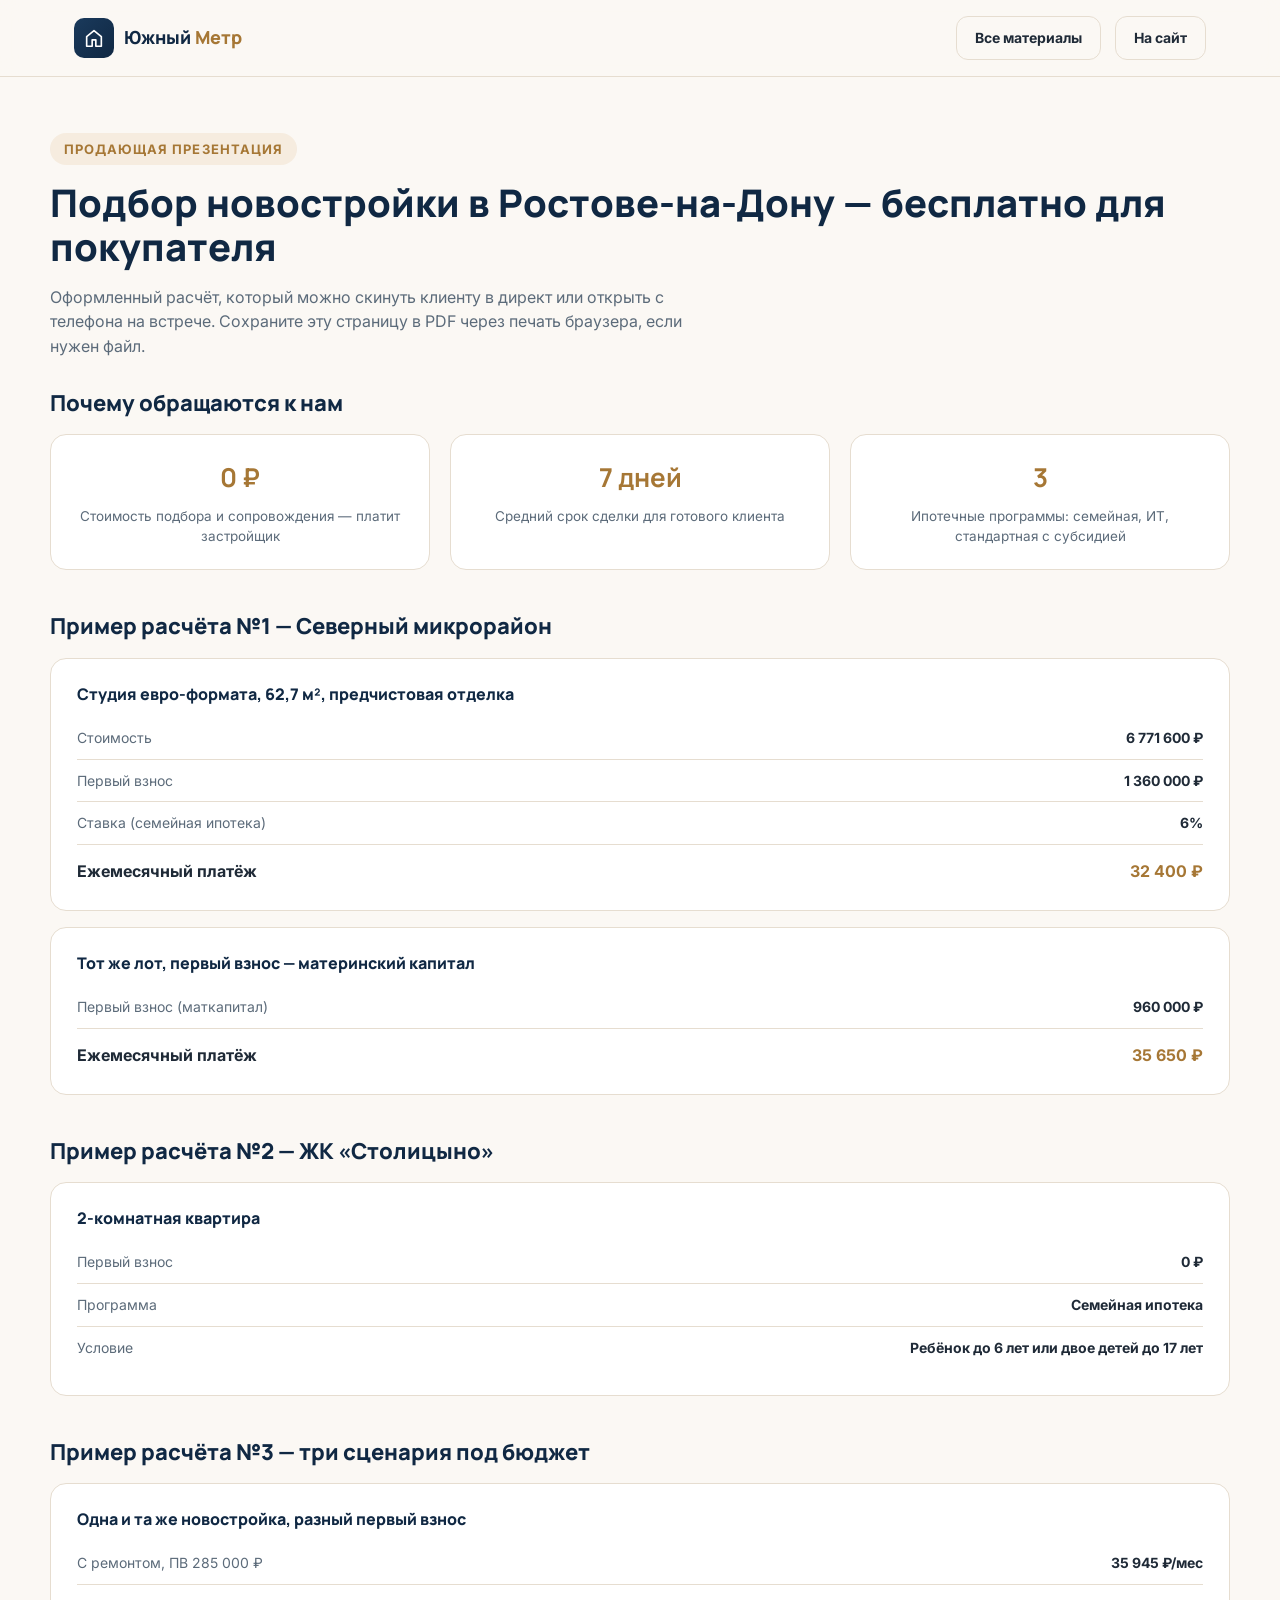
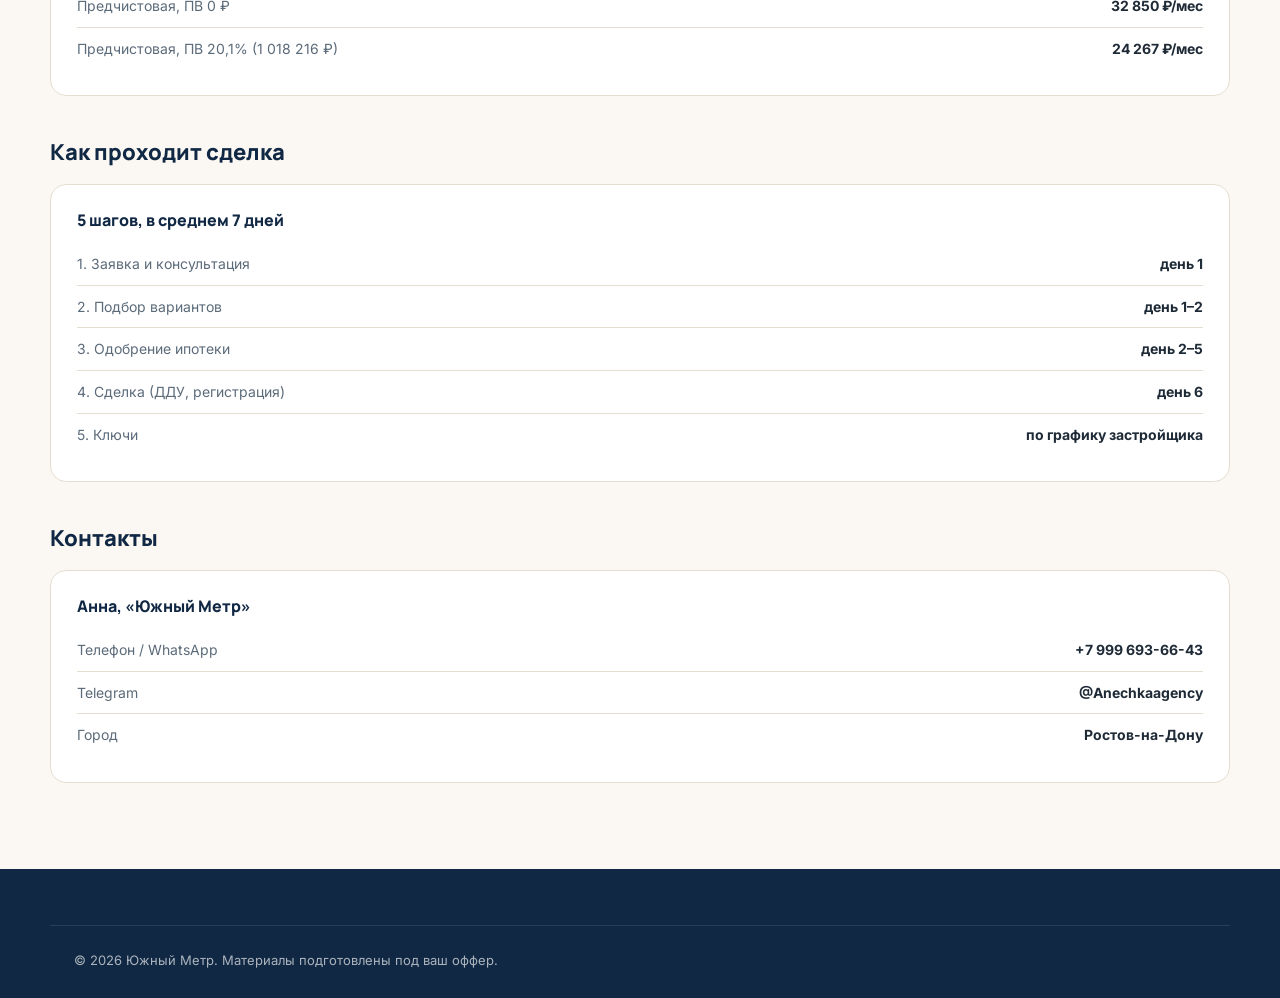
==== presentation.html @ 2aa6ea54 "add: sales scripts, presentation, outreach materials" ====
<!DOCTYPE html>
<html lang="ru">
<head>
<meta charset="UTF-8">
<meta name="viewport" content="width=device-width, initial-scale=1.0">
<title>Презентация — Южный Метр</title>
<link rel="preconnect" href="https://fonts.googleapis.com">
<link rel="preconnect" href="https://fonts.gstatic.com" crossorigin>
<link href="https://fonts.googleapis.com/css2?family=Inter:wght@400;500;600;700;800&family=Manrope:wght@500;600;700;800&display=swap" rel="stylesheet">
<link rel="stylesheet" href="styles.css">
</head>
<body>

<header class="doc-header">
  <div class="container doc-bar">
    <a href="index.html" class="logo">
      <span class="logo__mark"><svg width="22" height="22" viewBox="0 0 24 24" fill="none"><path d="M4 21V10.5L12 4L20 10.5V21H14V14H10V21H4Z" stroke="#fff" stroke-width="1.8" stroke-linejoin="round"/></svg></span>
      <span class="logo__text">Южный <span>Метр</span></span>
    </a>
    <div class="doc-bar__actions">
      <a href="materials.html" class="btn btn--ghost btn--sm">Все материалы</a>
      <a href="index.html" class="btn btn--ghost btn--sm">На сайт</a>
    </div>
  </div>
</header>

<main class="container doc-hero">
  <span class="section__tag">Продающая презентация</span>
  <h1>Подбор новостройки в Ростове-на-Дону — бесплатно для покупателя</h1>
  <p>Оформленный расчёт, который можно скинуть клиенту в директ или открыть с телефона на встрече. Сохраните эту страницу в PDF через печать браузера, если нужен файл.</p>
</main>

<section class="container doc-section">
  <h2>Почему обращаются к нам</h2>
  <div class="usp-grid">
    <div class="usp"><span class="usp__num">0 ₽</span><p>Стоимость подбора и сопровождения — платит застройщик</p></div>
    <div class="usp"><span class="usp__num">7 дней</span><p>Средний срок сделки для готового клиента</p></div>
    <div class="usp"><span class="usp__num">3</span><p>Ипотечные программы: семейная, ИТ, стандартная с субсидией</p></div>
  </div>

  <h2>Пример расчёта №1 — Северный микрорайон</h2>
  <div class="calc-box">
    <h3>Студия евро-формата, 62,7 м², предчистовая отделка</h3>
    <div class="calc-row"><span>Стоимость</span><b>6 771 600 ₽</b></div>
    <div class="calc-row"><span>Первый взнос</span><b>1 360 000 ₽</b></div>
    <div class="calc-row"><span>Ставка (семейная ипотека)</span><b>6%</b></div>
    <div class="calc-total"><span>Ежемесячный платёж</span><b>32 400 ₽</b></div>
  </div>
  <div class="calc-box">
    <h3>Тот же лот, первый взнос — материнский капитал</h3>
    <div class="calc-row"><span>Первый взнос (маткапитал)</span><b>960 000 ₽</b></div>
    <div class="calc-total"><span>Ежемесячный платёж</span><b>35 650 ₽</b></div>
  </div>

  <h2>Пример расчёта №2 — ЖК «Столицыно»</h2>
  <div class="calc-box">
    <h3>2-комнатная квартира</h3>
    <div class="calc-row"><span>Первый взнос</span><b>0 ₽</b></div>
    <div class="calc-row"><span>Программа</span><b>Семейная ипотека</b></div>
    <div class="calc-row"><span>Условие</span><b>Ребёнок до 6 лет или двое детей до 17 лет</b></div>
  </div>

  <h2>Пример расчёта №3 — три сценария под бюджет</h2>
  <div class="calc-box">
    <h3>Одна и та же новостройка, разный первый взнос</h3>
    <div class="calc-row"><span>С ремонтом, ПВ 285 000 ₽</span><b>35 945 ₽/мес</b></div>
    <div class="calc-row"><span>Предчистовая, ПВ 0 ₽</span><b>32 850 ₽/мес</b></div>
    <div class="calc-row"><span>Предчистовая, ПВ 20,1% (1 018 216 ₽)</span><b>24 267 ₽/мес</b></div>
  </div>

  <h2>Как проходит сделка</h2>
  <div class="calc-box">
    <h3>5 шагов, в среднем 7 дней</h3>
    <div class="calc-row"><span>1. Заявка и консультация</span><b>день 1</b></div>
    <div class="calc-row"><span>2. Подбор вариантов</span><b>день 1–2</b></div>
    <div class="calc-row"><span>3. Одобрение ипотеки</span><b>день 2–5</b></div>
    <div class="calc-row"><span>4. Сделка (ДДУ, регистрация)</span><b>день 6</b></div>
    <div class="calc-row"><span>5. Ключи</span><b>по графику застройщика</b></div>
  </div>

  <h2>Контакты</h2>
  <div class="calc-box">
    <h3>Анна, «Южный Метр»</h3>
    <div class="calc-row"><span>Телефон / WhatsApp</span><b>+7 999 693-66-43</b></div>
    <div class="calc-row"><span>Telegram</span><b>@Anechkaagency</b></div>
    <div class="calc-row"><span>Город</span><b>Ростов-на-Дону</b></div>
  </div>
</section>

<footer class="footer">
  <div class="container footer__bottom">
    <span>© <span id="year"></span> Южный Метр. Материалы подготовлены под ваш оффер.</span>
  </div>
</footer>

<script>document.getElementById('year').textContent = new Date().getFullYear();</script>
</body>
</html>
---- styles.css ----
:root {
  --clr-bg: #fbf8f4;
  --clr-bg-alt: #f3ede4;
  --clr-surface: #ffffff;
  --clr-navy: #1a3a5c;
  --clr-navy-dark: #102843;
  --clr-gold: #c9974a;
  --clr-gold-dark: #a67735;
  --clr-text: #1f2a37;
  --clr-text-muted: #5c6b7a;
  --clr-border: #e6ddd0;
  --radius: 16px;
  --shadow: 0 12px 32px rgba(26, 58, 92, 0.08);
  --font-head: 'Manrope', sans-serif;
  --font-body: 'Inter', sans-serif;
}

* { box-sizing: border-box; margin: 0; padding: 0; }
html { scroll-behavior: smooth; }
body {
  font-family: var(--font-body);
  background: var(--clr-bg);
  color: var(--clr-text);
  line-height: 1.55;
  -webkit-font-smoothing: antialiased;
}
img { max-width: 100%; display: block; }
a { color: inherit; text-decoration: none; }
ul { list-style: none; }
h1, h2, h3, h4 { font-family: var(--font-head); font-weight: 800; color: var(--clr-navy-dark); line-height: 1.15; }
.container { max-width: 1180px; margin: 0 auto; padding: 0 24px; }
section { padding: 96px 0; }
.section__tag {
  display: inline-block;
  font-size: 13px;
  font-weight: 700;
  letter-spacing: 0.08em;
  text-transform: uppercase;
  color: var(--clr-gold-dark);
  background: rgba(201, 151, 74, 0.12);
  padding: 6px 14px;
  border-radius: 999px;
  margin-bottom: 16px;
}
.section__head { max-width: 640px; margin-bottom: 56px; }
.section__head h2 { font-size: clamp(28px, 3.4vw, 40px); margin-bottom: 14px; }
.section__head p { color: var(--clr-text-muted); font-size: 17px; }
.btn {
  display: inline-flex;
  align-items: center;
  justify-content: center;
  gap: 8px;
  padding: 15px 30px;
  border-radius: 12px;
  font-weight: 700;
  font-size: 15px;
  cursor: pointer;
  border: none;
  transition: transform 0.15s ease, box-shadow 0.15s ease, background 0.15s ease;
  white-space: nowrap;
}
.btn--primary { background: var(--clr-gold); color: #fff; box-shadow: 0 10px 24px rgba(201, 151, 74, 0.35); }
.btn--primary:hover { background: var(--clr-gold-dark); transform: translateY(-2px); }
.btn--outline { background: transparent; color: var(--clr-navy); border: 1.5px solid var(--clr-navy); }
.btn--outline:hover { background: var(--clr-navy); color: #fff; }
.btn--block { width: 100%; }
.btn--ghost { background: transparent; border: 1.5px solid var(--clr-border); color: var(--clr-text); }
.btn--ghost:hover { border-color: var(--clr-gold); }
.btn--sm { padding: 10px 18px; font-size: 14px; }

/* ===== HEADER ===== */
.header {
  position: sticky;
  top: 0;
  z-index: 100;
  background: rgba(251, 248, 244, 0.9);
  backdrop-filter: blur(10px);
  border-bottom: 1px solid transparent;
  transition: border-color 0.2s ease, box-shadow 0.2s ease;
}
.header.scrolled { border-color: var(--clr-border); box-shadow: 0 4px 20px rgba(26,58,92,0.06); }
.header__inner {
  display: flex;
  align-items: center;
  justify-content: space-between;
  gap: 24px;
  min-width: 0;
  padding: 16px 0;
}
.logo { display: flex; align-items: center; gap: 10px; flex-shrink: 0; }
.logo__mark {
  width: 40px; height: 40px; border-radius: 10px;
  background: linear-gradient(135deg, var(--clr-navy), var(--clr-navy-dark));
  display: flex; align-items: center; justify-content: center;
  flex-shrink: 0;
}
.logo__text { font-family: var(--font-head); font-weight: 800; font-size: 18px; color: var(--clr-navy-dark); }
.logo__text span { color: var(--clr-gold-dark); }
.nav { display: flex; align-items: center; gap: 28px; }
.nav a { font-size: 15px; font-weight: 600; color: var(--clr-text); white-space: nowrap; transition: color 0.15s; }
.nav a:hover { color: var(--clr-gold-dark); }
.header__actions { display: flex; align-items: center; gap: 18px; flex-shrink: 0; }
.header__phone { display: flex; align-items: center; gap: 8px; font-weight: 700; font-size: 15px; color: var(--clr-navy-dark); white-space: nowrap; }
.burger {
  display: none; flex-direction: column; justify-content: center; gap: 5px;
  width: 40px; height: 40px; border: none; background: transparent; cursor: pointer; flex-shrink: 0;
}
.burger span { width: 22px; height: 2px; background: var(--clr-navy-dark); transition: 0.2s; }
.burger.is-open span:nth-child(1) { transform: translateY(7px) rotate(45deg); }
.burger.is-open span:nth-child(2) { opacity: 0; }
.burger.is-open span:nth-child(3) { transform: translateY(-7px) rotate(-45deg); }

/* ===== HERO ===== */
.hero { padding: 72px 0 96px; overflow: hidden; }
.hero__inner { display: grid; grid-template-columns: 1.05fr 0.95fr; gap: 56px; align-items: center; }
.hero__badge {
  display: inline-flex; align-items: center; gap: 8px;
  background: var(--clr-surface); border: 1px solid var(--clr-border);
  padding: 8px 16px; border-radius: 999px; font-size: 13px; font-weight: 700;
  color: var(--clr-navy); margin-bottom: 24px; box-shadow: var(--shadow);
}
.hero h1 { font-size: clamp(34px, 4.6vw, 56px); margin-bottom: 20px; }
.hero h1 em { font-style: normal; color: var(--clr-gold-dark); }
.hero p.lead { font-size: 18px; color: var(--clr-text-muted); margin-bottom: 32px; max-width: 520px; }
.hero__ctas { display: flex; gap: 14px; margin-bottom: 44px; flex-wrap: wrap; }
.hero__stats { display: grid; grid-template-columns: repeat(4, auto); gap: 28px; }
.hero__stat b { display: block; font-family: var(--font-head); font-size: 28px; font-weight: 800; color: var(--clr-navy-dark); }
.hero__stat span { font-size: 13px; color: var(--clr-text-muted); }
.hero__card {
  background: var(--clr-surface); border-radius: 24px; box-shadow: var(--shadow);
  overflow: hidden; border: 1px solid var(--clr-border);
}
.hero__card img { width: 100%; height: 280px; object-fit: cover; }
.hero__card-body { padding: 24px; }
.hero__card-row { display: flex; justify-content: space-between; align-items: center; margin-bottom: 12px; }
.hero__card-row:last-child { margin-bottom: 0; }
.hero__card-row .label { font-size: 13px; color: var(--clr-text-muted); }
.hero__card-row .value { font-weight: 700; color: var(--clr-navy-dark); }
.hero__card-tag {
  display: inline-block; background: rgba(201,151,74,0.14); color: var(--clr-gold-dark);
  font-size: 12px; font-weight: 700; padding: 4px 10px; border-radius: 999px; margin-bottom: 10px;
}

/* ===== ADVANTAGES ===== */
.adv-grid { display: grid; grid-template-columns: repeat(3, 1fr); gap: 24px; }
.adv {
  background: var(--clr-surface); border: 1px solid var(--clr-border); border-radius: var(--radius);
  padding: 32px 28px; opacity: 0; transform: translateY(16px); transition: opacity 0.5s ease, transform 0.5s ease;
}
.adv.is-visible { opacity: 1; transform: none; }
.adv__icon {
  width: 52px; height: 52px; border-radius: 14px; background: rgba(26,58,92,0.08);
  display: flex; align-items: center; justify-content: center; margin-bottom: 18px;
}
.adv h3 { font-size: 19px; margin-bottom: 10px; }
.adv p { color: var(--clr-text-muted); font-size: 15px; }

/* ===== SERVICES ===== */
.srv-grid { display: grid; grid-template-columns: repeat(3, 1fr); gap: 24px; }
.srv {
  background: var(--clr-bg-alt); border-radius: var(--radius); padding: 30px 26px;
  opacity: 0; transform: translateY(16px); transition: opacity 0.5s ease, transform 0.5s ease;
  border: 1px solid transparent;
}
.srv.is-visible { opacity: 1; transform: none; }
.srv:hover { border-color: var(--clr-gold); background: var(--clr-surface); box-shadow: var(--shadow); }
.srv__icon { width: 46px; height: 46px; border-radius: 12px; background: var(--clr-navy-dark); display: flex; align-items: center; justify-content: center; margin-bottom: 16px; }
.srv h3 { font-size: 18px; margin-bottom: 8px; }
.srv p { color: var(--clr-text-muted); font-size: 14.5px; margin-bottom: 14px; }
.srv__price { font-weight: 700; color: var(--clr-gold-dark); font-size: 14px; }

/* ===== CALC / EXAMPLES ===== */
.calc-grid { display: grid; grid-template-columns: repeat(3, 1fr); gap: 24px; }
.calc {
  background: var(--clr-surface); border: 1px solid var(--clr-border); border-radius: var(--radius);
  overflow: hidden; opacity: 0; transform: translateY(16px); transition: opacity 0.5s ease, transform 0.5s ease;
}
.calc.is-visible { opacity: 1; transform: none; }
.calc__head { background: var(--clr-navy-dark); color: #fff; padding: 20px 24px; }
.calc__head span { font-size: 12px; text-transform: uppercase; letter-spacing: 0.06em; opacity: 0.7; }
.calc__head h3 { color: #fff; font-size: 19px; margin-top: 4px; }
.calc__body { padding: 22px 24px; }
.calc__row { display: flex; justify-content: space-between; padding: 10px 0; border-bottom: 1px dashed var(--clr-border); font-size: 14.5px; }
.calc__row:last-child { border-bottom: none; }
.calc__row b { color: var(--clr-navy-dark); }
.calc__note { margin-top: 14px; font-size: 13px; color: var(--clr-gold-dark); font-weight: 600; }

/* ===== PROCESS ===== */
.process { background: var(--clr-navy-dark); color: #fff; }
.process .section__head h2, .process .section__head p { color: #fff; }
.process .section__head p { opacity: 0.75; }
.process .section__tag { background: rgba(255,255,255,0.12); color: #e8c98a; }
.steps { display: grid; grid-template-columns: repeat(5, 1fr); gap: 20px; }
.step { opacity: 0; transform: translateY(16px); transition: opacity 0.5s ease, transform 0.5s ease; }
.step.is-visible { opacity: 1; transform: none; }
.step__num { font-family: var(--font-head); font-size: 34px; font-weight: 800; color: var(--clr-gold); margin-bottom: 14px; }
.step h3 { color: #fff; font-size: 16.5px; margin-bottom: 8px; }
.step p { color: rgba(255,255,255,0.65); font-size: 14px; }

/* ===== OBJECTS / CASES ===== */
.objects-grid { display: grid; grid-template-columns: repeat(3, 1fr); gap: 24px; }
.object {
  background: var(--clr-surface); border-radius: var(--radius); overflow: hidden; box-shadow: var(--shadow);
  opacity: 0; transform: translateY(16px); transition: opacity 0.5s ease, transform 0.5s ease;
}
.object.is-visible { opacity: 1; transform: none; }
.object img { height: 200px; object-fit: cover; }
.object__body { padding: 22px 24px; }
.object__body h3 { font-size: 17px; margin-bottom: 10px; }
.object__meta { display: flex; justify-content: space-between; font-size: 13.5px; color: var(--clr-text-muted); margin-bottom: 8px; }
.object__meta b { color: var(--clr-navy-dark); }

.reviews-grid { display: grid; grid-template-columns: repeat(3, 1fr); gap: 24px; margin-top: 40px; }
.review {
  background: var(--clr-bg-alt); border-radius: var(--radius); padding: 26px;
  opacity: 0; transform: translateY(16px); transition: opacity 0.5s ease, transform 0.5s ease;
}
.review.is-visible { opacity: 1; transform: none; }
.review__stars { color: var(--clr-gold); margin-bottom: 12px; font-size: 15px; }
.review p { font-size: 14.5px; color: var(--clr-text); margin-bottom: 16px; }
.review__author { display: flex; align-items: center; gap: 10px; }
.review__avatar { width: 38px; height: 38px; border-radius: 50%; background: var(--clr-navy); color: #fff; display: flex; align-items: center; justify-content: center; font-weight: 700; font-size: 13px; }
.review__author b { display: block; font-size: 14px; color: var(--clr-navy-dark); }
.review__author span { font-size: 12.5px; color: var(--clr-text-muted); }

/* ===== FAQ ===== */
.faq { max-width: 820px; margin: 0 auto; }
.faq__item {
  background: var(--clr-surface); border: 1px solid var(--clr-border); border-radius: 14px;
  margin-bottom: 14px; overflow: hidden; opacity: 0; transform: translateY(12px); transition: opacity 0.5s ease, transform 0.5s ease;
}
.faq__item.is-visible { opacity: 1; transform: none; }
.faq__item summary {
  padding: 20px 24px; font-weight: 700; font-size: 15.5px; cursor: pointer; list-style: none;
  display: flex; justify-content: space-between; align-items: center; color: var(--clr-navy-dark);
}
.faq__item summary::-webkit-details-marker { display: none; }
.faq__item summary::after { content: '+'; font-size: 22px; color: var(--clr-gold-dark); transition: transform 0.2s; }
.faq__item[open] summary::after { transform: rotate(45deg); }
.faq__item p { padding: 0 24px 20px; color: var(--clr-text-muted); font-size: 14.5px; }

/* ===== FORM ===== */
.form-section { background: var(--clr-bg-alt); }
.form-grid { display: grid; grid-template-columns: 1fr 1fr; gap: 40px; align-items: start; }
.form {
  background: var(--clr-surface); border-radius: 20px; padding: 40px; box-shadow: var(--shadow);
  opacity: 0; transform: translateY(16px); transition: opacity 0.5s ease, transform 0.5s ease;
}
.form.is-visible { opacity: 1; transform: none; }
.form h3 { font-size: 22px; margin-bottom: 8px; }
.form > p { color: var(--clr-text-muted); font-size: 14.5px; margin-bottom: 24px; }
.field { margin-bottom: 16px; }
.field label { display: block; font-size: 13.5px; font-weight: 600; margin-bottom: 6px; color: var(--clr-navy-dark); }
.field input, .field select, .field textarea {
  width: 100%; padding: 13px 16px; border: 1.5px solid var(--clr-border); border-radius: 10px;
  font-family: var(--font-body); font-size: 15px; background: var(--clr-bg); transition: border-color 0.15s;
}
.field input:focus, .field select:focus, .field textarea:focus { outline: none; border-color: var(--clr-gold); }
.form small { display: block; margin-top: 14px; font-size: 12px; color: var(--clr-text-muted); }
.map-wrap { border-radius: 20px; overflow: hidden; box-shadow: var(--shadow); border: 1px solid var(--clr-border); height: 100%; min-height: 420px; }
.map-wrap iframe { width: 100%; height: 100%; min-height: 420px; border: 0; }

/* ===== CONTACTS / FOOTER ===== */
.contacts-grid { display: grid; grid-template-columns: repeat(3, 1fr); gap: 24px; margin-bottom: 64px; }
.contact-card {
  background: var(--clr-surface); border: 1px solid var(--clr-border); border-radius: var(--radius);
  padding: 26px; text-align: center; opacity: 0; transform: translateY(16px); transition: opacity 0.5s ease, transform 0.5s ease;
}
.contact-card.is-visible { opacity: 1; transform: none; }
.contact-card__icon { width: 48px; height: 48px; border-radius: 12px; background: rgba(26,58,92,0.08); display: flex; align-items: center; justify-content: center; margin: 0 auto 14px; }
.contact-card b { display: block; font-size: 15px; margin-bottom: 4px; color: var(--clr-navy-dark); }
.contact-card span { font-size: 13.5px; color: var(--clr-text-muted); }

.footer { background: var(--clr-navy-dark); color: rgba(255,255,255,0.65); padding: 56px 0 28px; }
.footer__top { display: flex; justify-content: space-between; align-items: flex-start; flex-wrap: wrap; gap: 32px; margin-bottom: 40px; }
.footer .logo__text { color: #fff; }
.footer .logo__text span { color: var(--clr-gold); }
.footer__nav { display: flex; gap: 28px; flex-wrap: wrap; }
.footer__nav a { font-size: 14px; color: rgba(255,255,255,0.65); }
.footer__nav a:hover { color: #fff; }
.footer__bottom { display: flex; justify-content: space-between; flex-wrap: wrap; gap: 12px; padding-top: 24px; border-top: 1px solid rgba(255,255,255,0.1); font-size: 13px; }
.footer__bottom a { color: rgba(255,255,255,0.65); }
.footer__bottom a:hover { color: #fff; }

/* ===== FAB ===== */
.fab { position: fixed; right: 24px; bottom: 24px; display: flex; flex-direction: column; gap: 12px; z-index: 90; }
.fab a {
  width: 54px; height: 54px; border-radius: 50%; display: flex; align-items: center; justify-content: center;
  box-shadow: 0 8px 24px rgba(26,58,92,0.28); transition: transform 0.15s;
}
.fab a:hover { transform: scale(1.08); }
.fab__tg { background: #229ED9; }
.fab__wa { background: #25D366; }

/* ===== REVEAL ===== */
.reveal { }

/* ===== RESPONSIVE ===== */
@media (max-width: 1180px) {
  .nav { gap: 18px; }
  .nav a { font-size: 14px; }
}
@media (max-width: 1100px) {
  .nav { display: none; position: absolute; top: 100%; left: 0; right: 0; background: var(--clr-surface); flex-direction: column; padding: 20px 24px; gap: 4px; border-bottom: 1px solid var(--clr-border); box-shadow: var(--shadow); }
  .nav.is-open { display: flex; }
  .nav a { padding: 12px 0; width: 100%; border-bottom: 1px solid var(--clr-border); }
  .nav a:last-child { border-bottom: none; }
  .burger { display: flex; }
  .hero__inner { grid-template-columns: 1fr; }
  .hero__card { max-width: 480px; }
  .adv-grid, .srv-grid, .calc-grid, .objects-grid, .reviews-grid { grid-template-columns: repeat(2, 1fr); }
  .steps { grid-template-columns: repeat(3, 1fr); }
  .form-grid { grid-template-columns: 1fr; }
  .contacts-grid { grid-template-columns: 1fr; }
}
@media (max-width: 900px) {
  section { padding: 72px 0; }
  .hero__stats { grid-template-columns: repeat(2, 1fr); }
  .adv-grid, .srv-grid, .calc-grid, .objects-grid, .reviews-grid { grid-template-columns: 1fr; }
  .steps { grid-template-columns: repeat(2, 1fr); }
}
@media (max-width: 560px) {
  .header__phone span.txt { display: none; }
  .hero__ctas { flex-direction: column; }
  .hero__ctas .btn { width: 100%; }
  .steps { grid-template-columns: 1fr; }
}
@media (max-width: 380px) {
  .logo__text .suffix { display: none; }
}

/* ===== DOC PAGES (materials, scripts, presentation, outreach) ===== */
.doc-header { position: sticky; top: 0; z-index: 100; background: rgba(251,248,244,0.92); backdrop-filter: blur(12px); border-bottom: 1px solid var(--clr-border); }
.doc-bar { display: flex; align-items: center; justify-content: space-between; gap: 24px; height: 76px; }
.doc-bar__actions { display: flex; align-items: center; gap: 14px; }
.doc-hero { padding: 56px 0 32px; }
.doc-hero .section__tag { margin-bottom: 16px; }
.doc-hero h1 { font-size: clamp(28px, 3.6vw, 38px); margin-bottom: 16px; }
.doc-hero p { color: var(--clr-text-muted); font-size: 16px; max-width: 640px; }
.doc-section { padding: 0 0 70px; }
.doc-section h2 { font-size: 22px; margin: 0 0 18px; }
.doc-section h2:not(:first-child) { margin-top: 44px; }

.script-block { background: var(--clr-surface); border: 1px solid var(--clr-border); border-radius: var(--radius); padding: 24px 26px; margin-bottom: 16px; }
.script-block h3 { font-size: 16px; margin-bottom: 12px; color: var(--clr-gold-dark); font-family: var(--font-head); }
.script-block p { color: var(--clr-text); font-size: 14.5px; margin-bottom: 10px; }
.script-block p:last-child { margin-bottom: 0; }
.script-block .who { color: var(--clr-text-muted); font-weight: 600; }

.material-grid { display: grid; grid-template-columns: repeat(3, 1fr); gap: 24px; margin-top: 8px; }
.material-card { background: var(--clr-surface); border: 1px solid var(--clr-border); border-radius: var(--radius); padding: 28px; display: flex; flex-direction: column; gap: 14px; }
.material-card__icon { margin-bottom: 4px; }
.material-card h3 { font-size: 18px; }
.material-card p { color: var(--clr-text-muted); font-size: 14px; flex-grow: 1; }

.calc-box { background: var(--clr-surface); border: 1px solid var(--clr-border); border-radius: var(--radius); padding: 26px; margin-bottom: 16px; }
.calc-box h3 { font-size: 16px; margin-bottom: 14px; color: var(--clr-navy-dark); }
.calc-row { display: flex; justify-content: space-between; padding: 10px 0; border-bottom: 1px solid var(--clr-border); font-size: 14px; color: var(--clr-text-muted); }
.calc-row:last-child { border-bottom: none; }
.calc-row b { color: var(--clr-text); }
.calc-total { display: flex; justify-content: space-between; padding-top: 14px; font-size: 16px; font-weight: 700; }
.calc-total b { color: var(--clr-gold-dark); }

.usp-grid { display: grid; grid-template-columns: repeat(3, 1fr); gap: 20px; margin-bottom: 8px; }
.usp { background: var(--clr-surface); border: 1px solid var(--clr-border); border-radius: var(--radius); padding: 22px; text-align: center; }
.usp__num { font-family: var(--font-head); font-size: 26px; color: var(--clr-gold-dark); font-weight: 700; display: block; margin-bottom: 8px; }
.usp p { color: var(--clr-text-muted); font-size: 13.5px; }

@media (max-width: 900px) {
  .material-grid, .usp-grid { grid-template-columns: 1fr; }
}
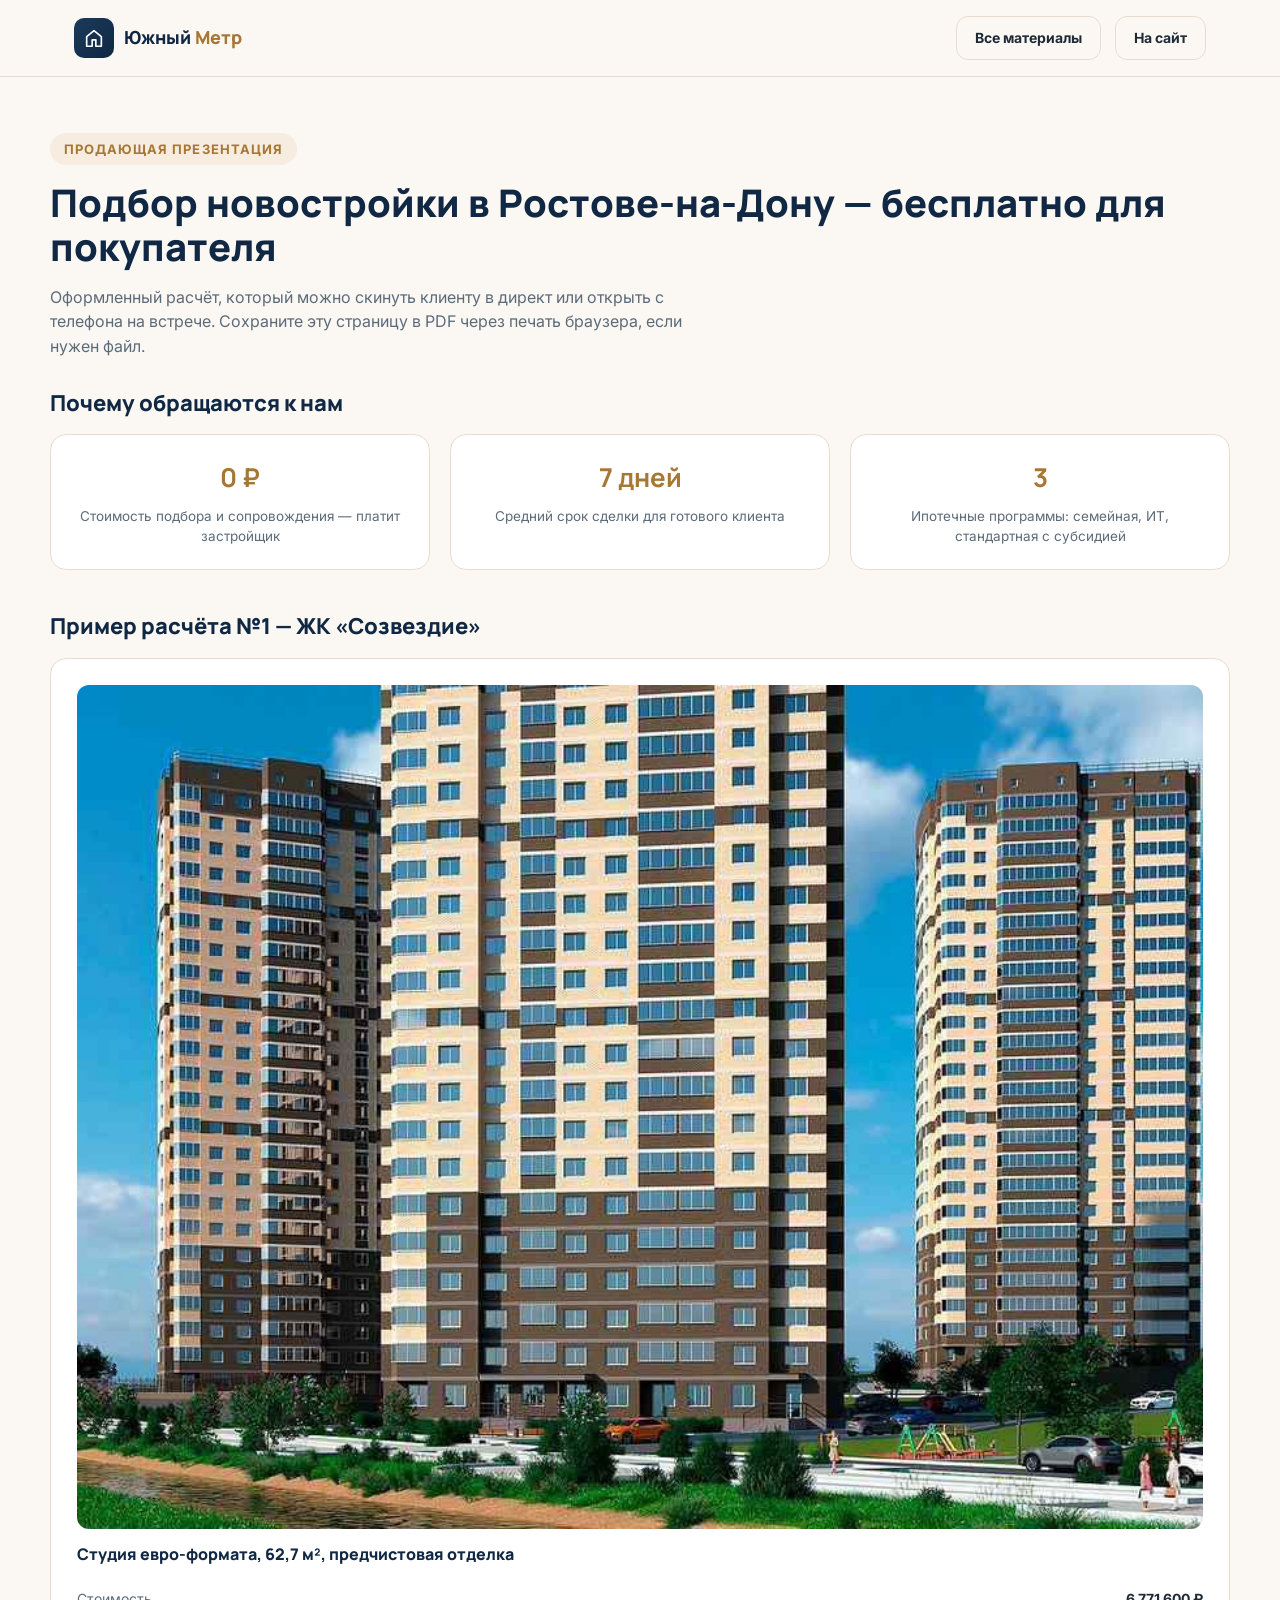
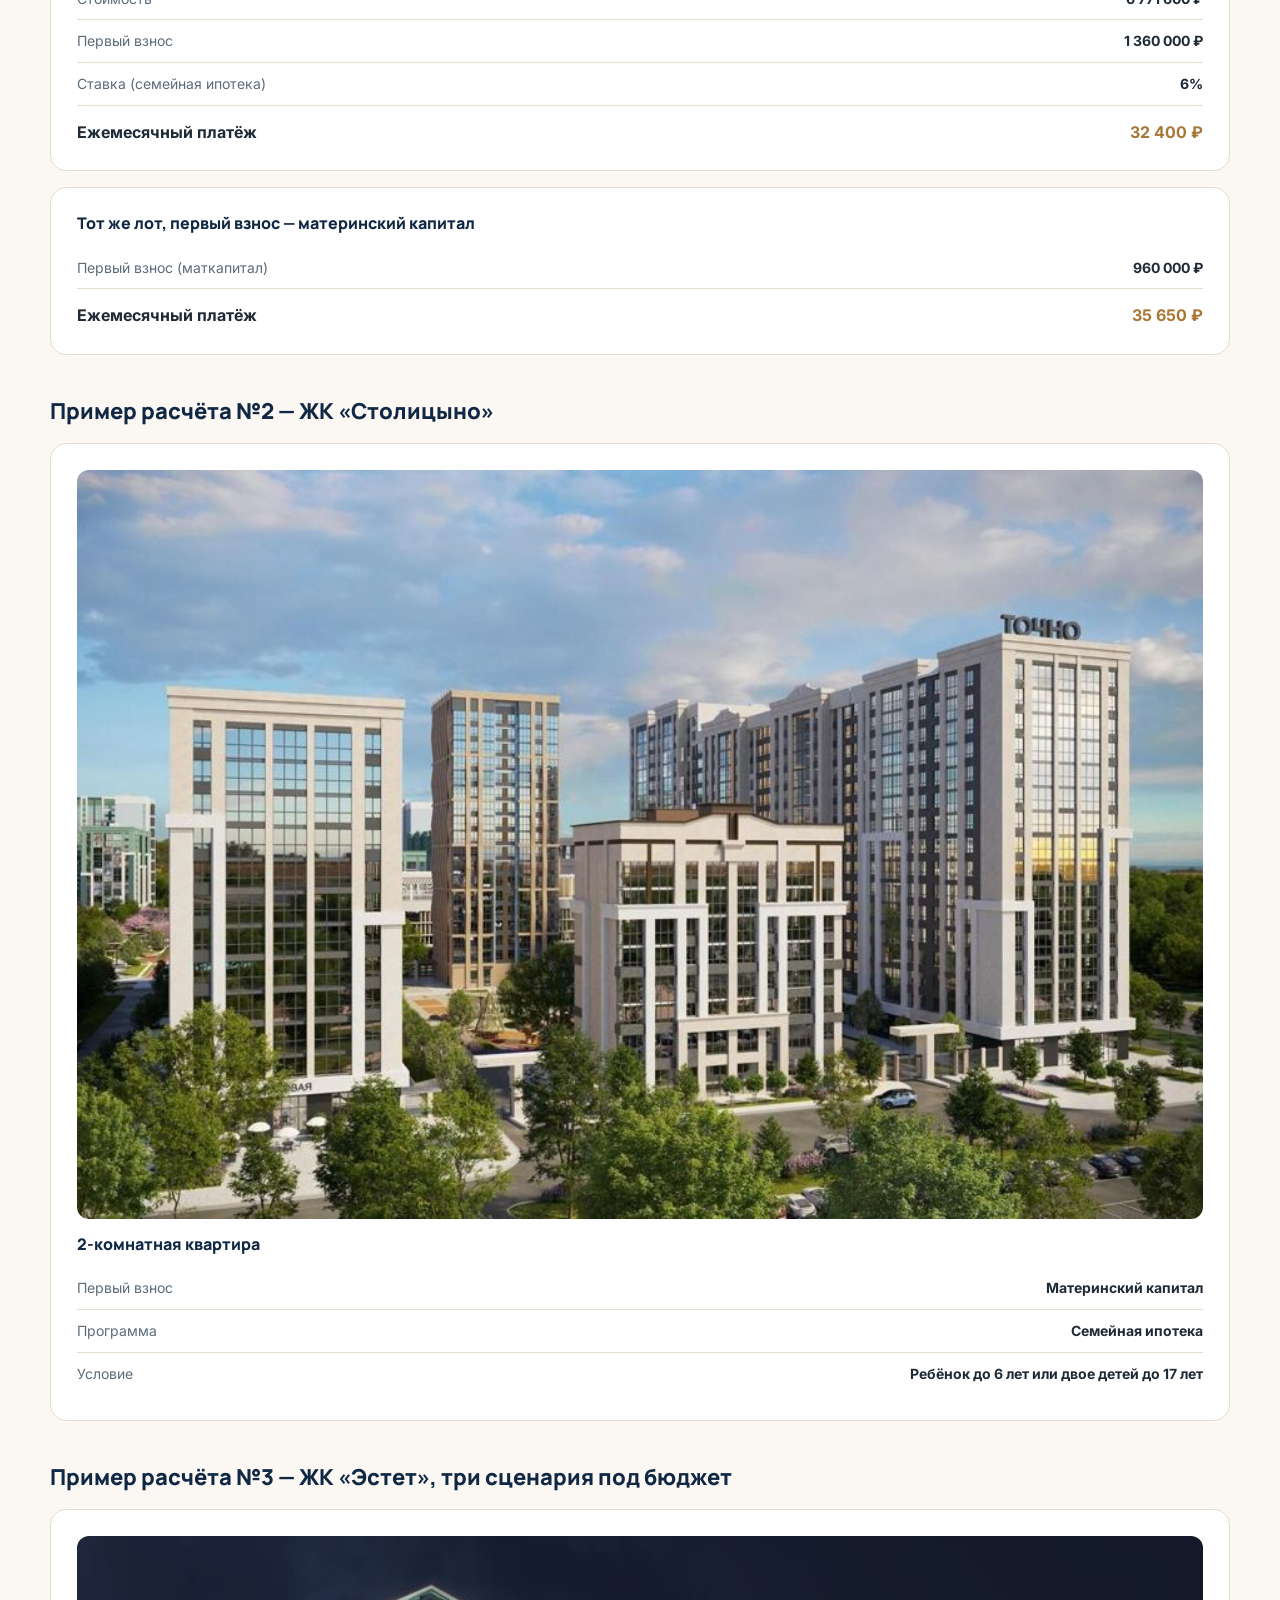
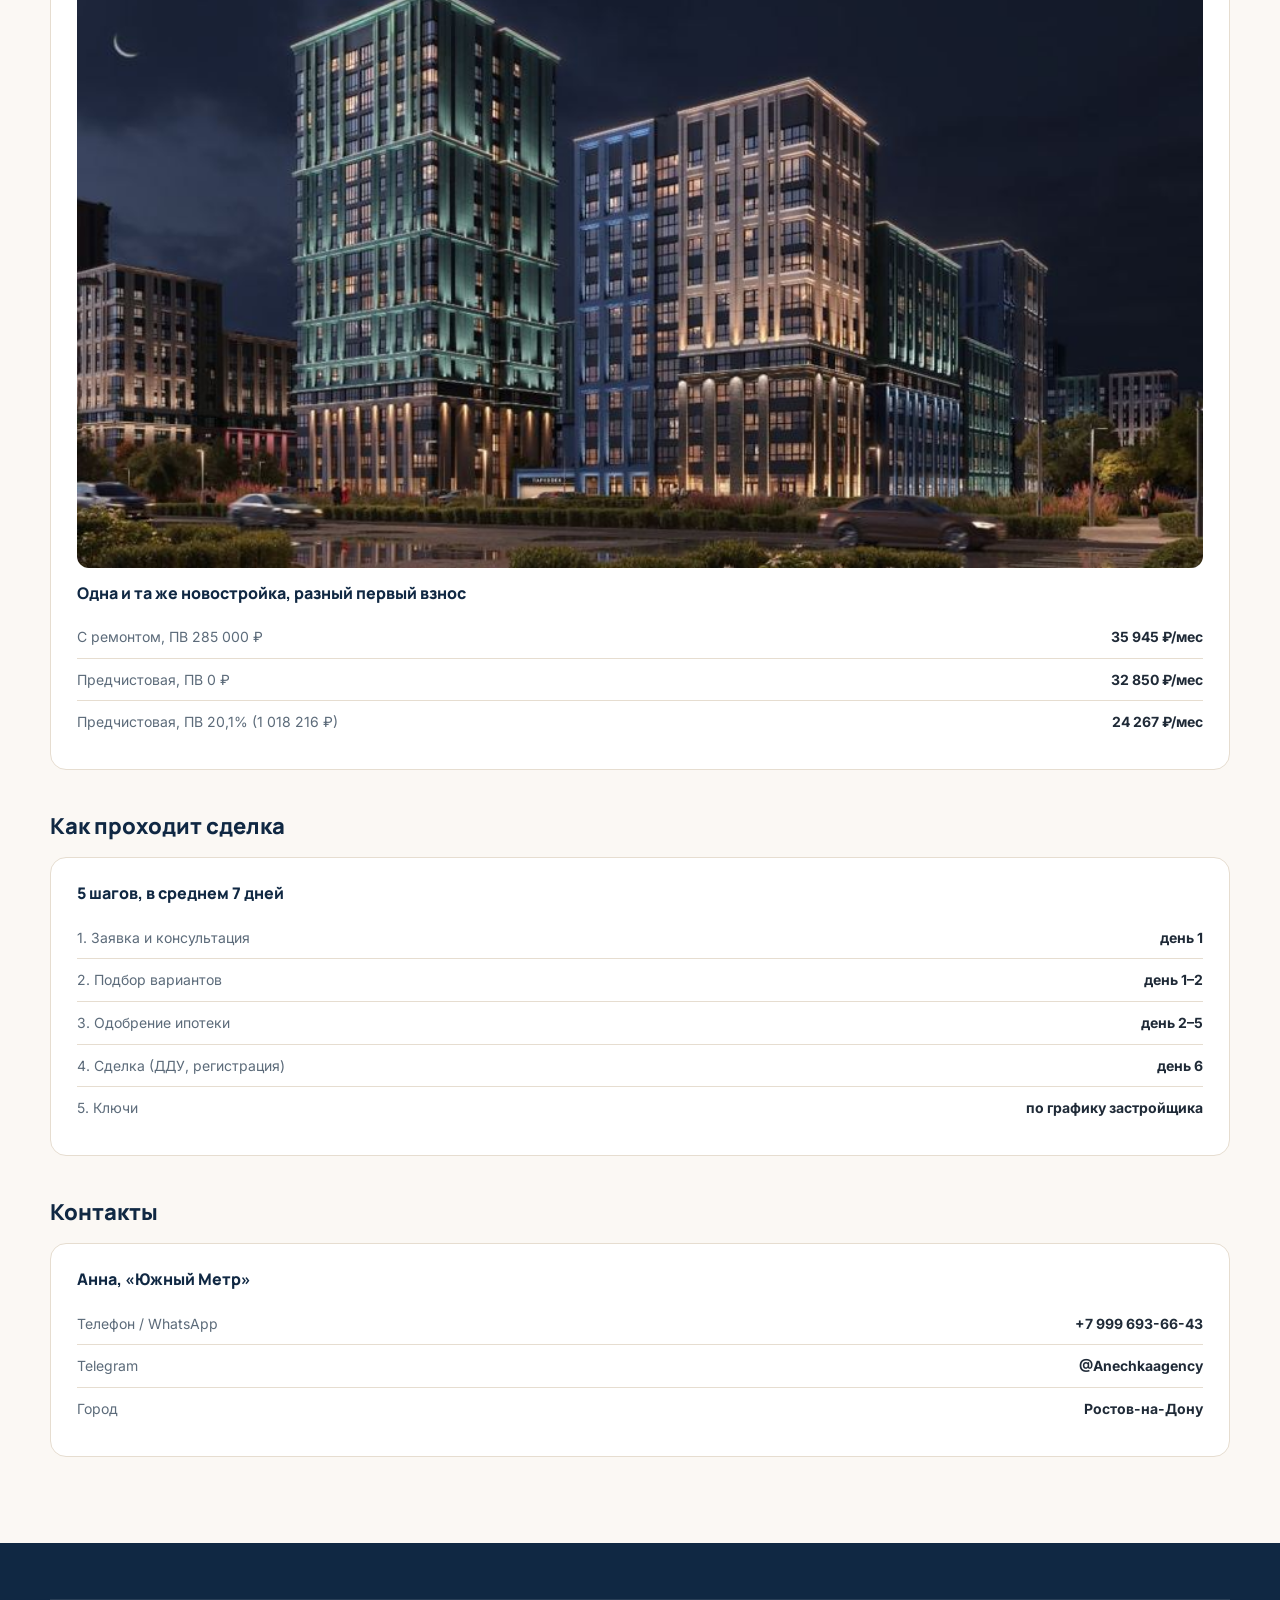
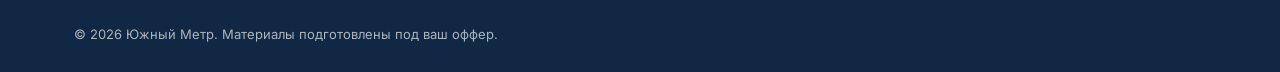
==== commit a614e5bb: "update: real ЖК photos + fix Столицыно maternal capital offer" ====
--- a/presentation.html
+++ b/presentation.html
@@ -38,8 +38,9 @@
     <div class="usp"><span class="usp__num">3</span><p>Ипотечные программы: семейная, ИТ, стандартная с субсидией</p></div>
   </div>
 
-  <h2>Пример расчёта №1 — Северный микрорайон</h2>
+  <h2>Пример расчёта №1 — ЖК «Созвездие»</h2>
   <div class="calc-box">
+    <img src="img/sozvezdie.jpg" alt="ЖК «Созвездие», Ростов-на-Дону" style="width:100%;border-radius:12px;margin-bottom:16px;">
     <h3>Студия евро-формата, 62,7 м², предчистовая отделка</h3>
     <div class="calc-row"><span>Стоимость</span><b>6 771 600 ₽</b></div>
     <div class="calc-row"><span>Первый взнос</span><b>1 360 000 ₽</b></div>
@@ -54,14 +55,16 @@
 
   <h2>Пример расчёта №2 — ЖК «Столицыно»</h2>
   <div class="calc-box">
+    <img src="img/stolitsyno.jpg" alt="ЖК «Столицыно», Ростов-на-Дону" style="width:100%;border-radius:12px;margin-bottom:16px;">
     <h3>2-комнатная квартира</h3>
-    <div class="calc-row"><span>Первый взнос</span><b>0 ₽</b></div>
+    <div class="calc-row"><span>Первый взнос</span><b>Материнский капитал</b></div>
     <div class="calc-row"><span>Программа</span><b>Семейная ипотека</b></div>
     <div class="calc-row"><span>Условие</span><b>Ребёнок до 6 лет или двое детей до 17 лет</b></div>
   </div>
 
-  <h2>Пример расчёта №3 — три сценария под бюджет</h2>
+  <h2>Пример расчёта №3 — ЖК «Эстет», три сценария под бюджет</h2>
   <div class="calc-box">
+    <img src="img/estet.jpg" alt="ЖК «Эстет», Ростов-на-Дону" style="width:100%;border-radius:12px;margin-bottom:16px;">
     <h3>Одна и та же новостройка, разный первый взнос</h3>
     <div class="calc-row"><span>С ремонтом, ПВ 285 000 ₽</span><b>35 945 ₽/мес</b></div>
     <div class="calc-row"><span>Предчистовая, ПВ 0 ₽</span><b>32 850 ₽/мес</b></div>
--- a/styles.css
+++ b/styles.css
@@ -176,6 +176,7 @@
   overflow: hidden; opacity: 0; transform: translateY(16px); transition: opacity 0.5s ease, transform 0.5s ease;
 }
 .calc.is-visible { opacity: 1; transform: none; }
+.calc__img { width: 100%; height: 160px; object-fit: cover; display: block; }
 .calc__head { background: var(--clr-navy-dark); color: #fff; padding: 20px 24px; }
 .calc__head span { font-size: 12px; text-transform: uppercase; letter-spacing: 0.06em; opacity: 0.7; }
 .calc__head h3 { color: #fff; font-size: 19px; margin-top: 4px; }
